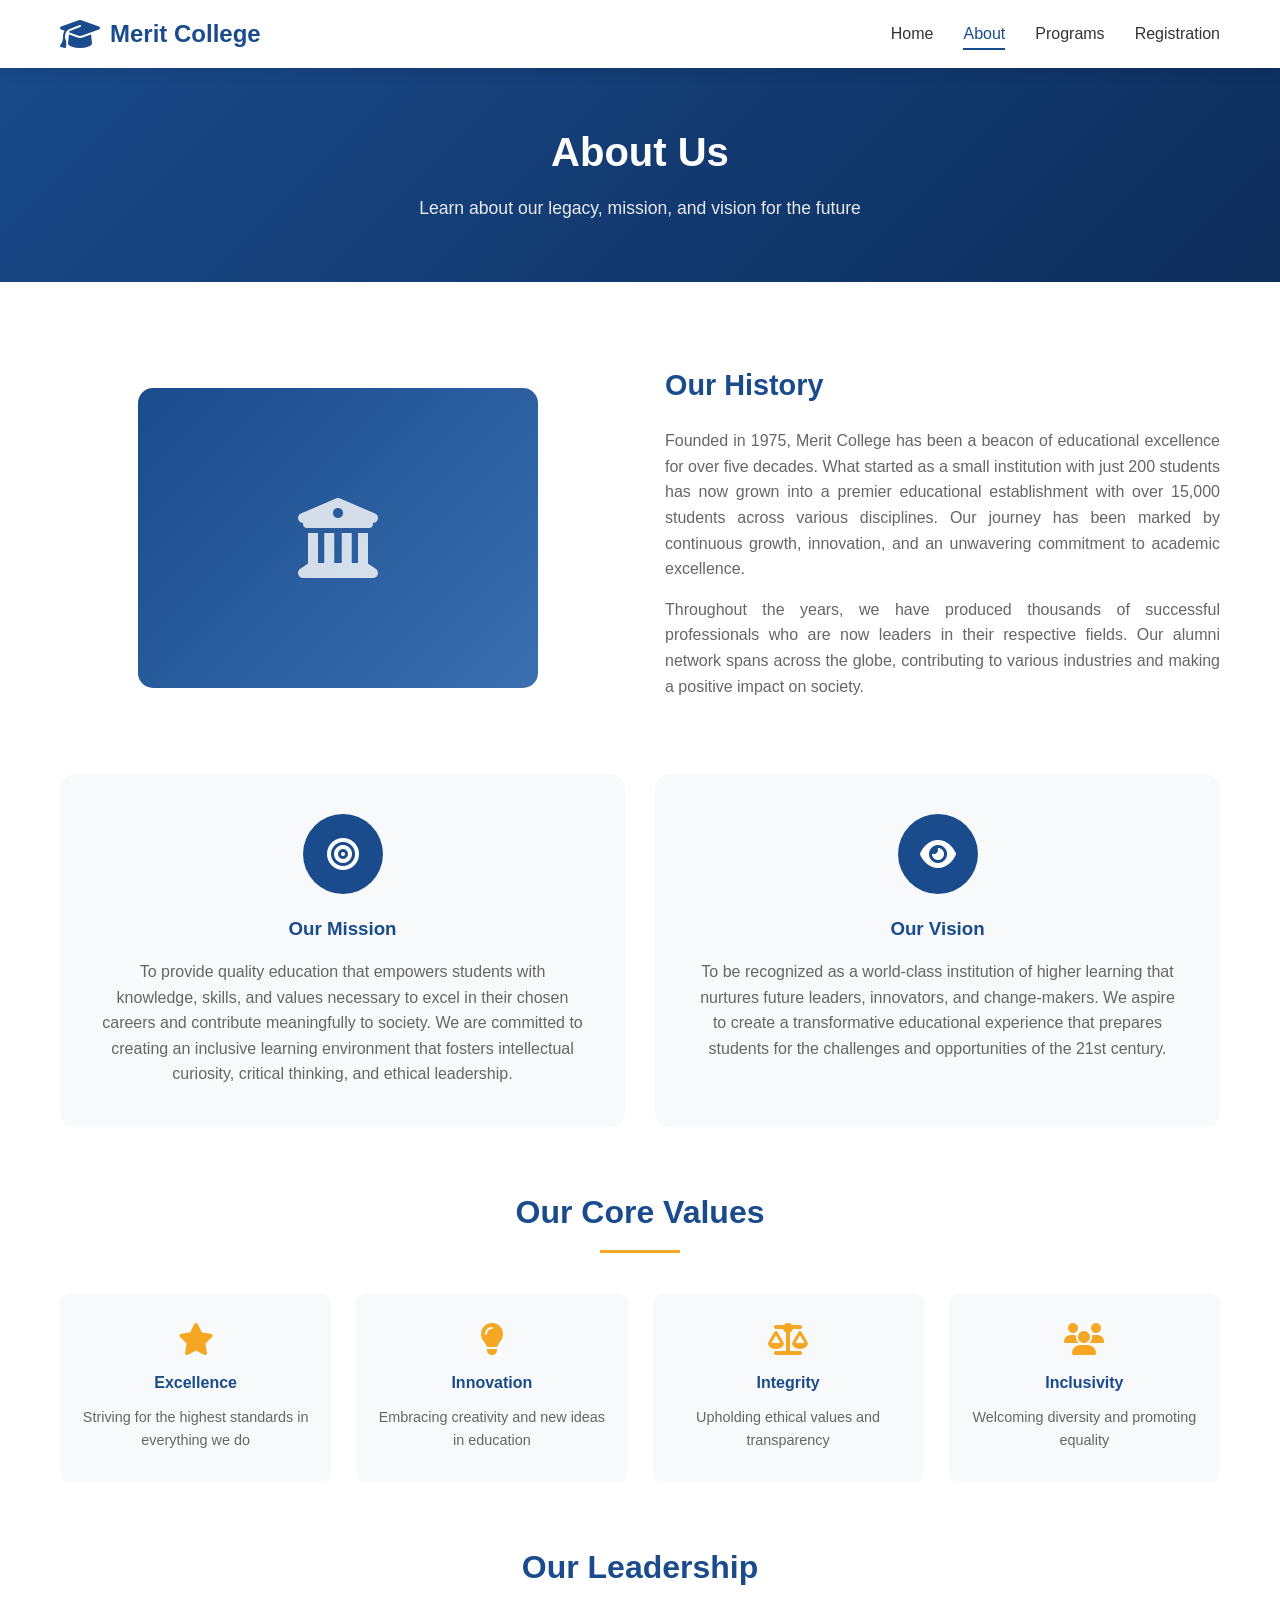
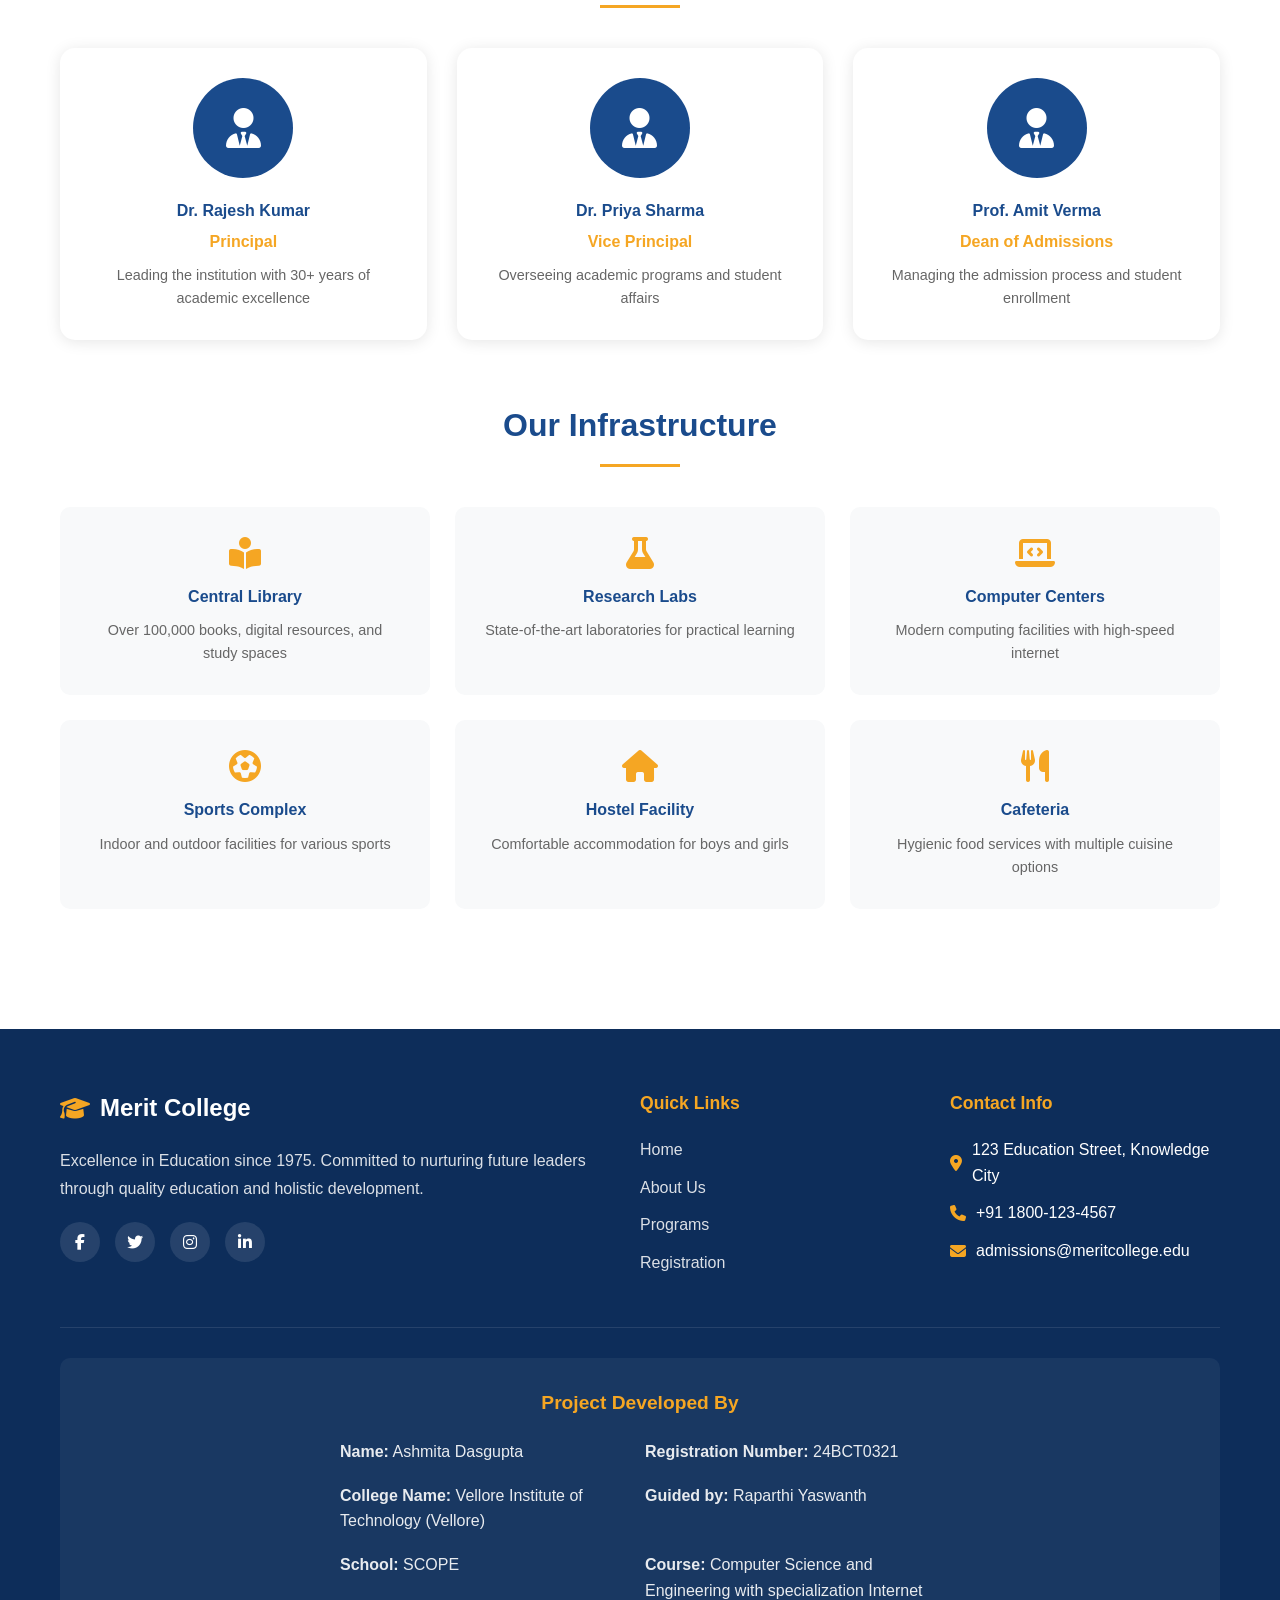
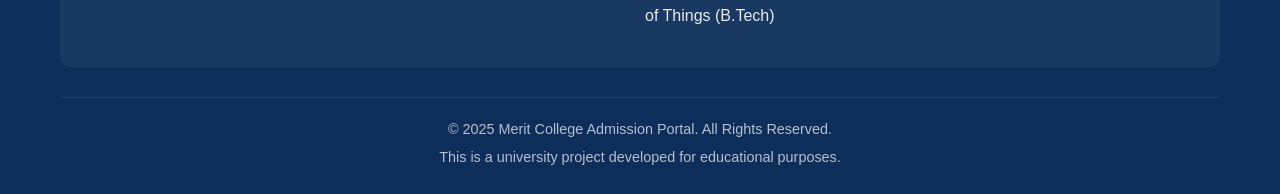
==== about.html @ 731e240c "Add files via upload" ====
<!DOCTYPE html>
<html lang="en">
<head>
    <meta charset="UTF-8">
    <meta name="viewport" content="width=device-width, initial-scale=1.0">
    <title>About Us - College Admission Portal</title>
    <link rel="stylesheet" href="styles.css">
    <link rel="stylesheet" href="https://cdnjs.cloudflare.com/ajax/libs/font-awesome/6.4.0/css/all.min.css">
</head>
<body>
    <!-- Navigation -->
    <nav class="navbar">
        <div class="nav-container">
            <div class="logo">
                <i class="fas fa-graduation-cap"></i>
                <span>Merit College</span>
            </div>
            <button class="nav-toggle" id="navToggle">
                <i class="fas fa-bars"></i>
            </button>
            <ul class="nav-menu" id="navMenu">
                <li><a href="index.html" class="nav-link">Home</a></li>
                <li><a href="about.html" class="nav-link active">About</a></li>
                <li><a href="programs.html" class="nav-link">Programs</a></li>
                <li><a href="registration.html" class="nav-link">Registration</a></li>
            </ul>
        </div>
    </nav>

    <!-- Page Header -->
    <section class="page-header">
        <h1>About Us</h1>
        <p>Learn about our legacy, mission, and vision for the future</p>
    </section>

    <!-- About Content -->
    <section class="about-section">
        <div class="container">
            <!-- History -->
            <div class="about-block">
                <div class="about-image">
                    <div class="image-placeholder">
                        <i class="fas fa-university"></i>
                    </div>
                </div>
                <div class="about-text">
                    <h2>Our History</h2>
                    <p>Founded in 1975, Merit College has been a beacon of educational excellence for over five decades. What started as a small institution with just 200 students has now grown into a premier educational establishment with over 15,000 students across various disciplines. Our journey has been marked by continuous growth, innovation, and an unwavering commitment to academic excellence.</p>
                    <p>Throughout the years, we have produced thousands of successful professionals who are now leaders in their respective fields. Our alumni network spans across the globe, contributing to various industries and making a positive impact on society.</p>
                </div>
            </div>

            <!-- Mission & Vision -->
            <div class="mission-vision">
                <div class="mv-card">
                    <div class="mv-icon">
                        <i class="fas fa-bullseye"></i>
                    </div>
                    <h3>Our Mission</h3>
                    <p>To provide quality education that empowers students with knowledge, skills, and values necessary to excel in their chosen careers and contribute meaningfully to society. We are committed to creating an inclusive learning environment that fosters intellectual curiosity, critical thinking, and ethical leadership.</p>
                </div>
                <div class="mv-card">
                    <div class="mv-icon">
                        <i class="fas fa-eye"></i>
                    </div>
                    <h3>Our Vision</h3>
                    <p>To be recognized as a world-class institution of higher learning that nurtures future leaders, innovators, and change-makers. We aspire to create a transformative educational experience that prepares students for the challenges and opportunities of the 21st century.</p>
                </div>
            </div>

            <!-- Values -->
            <div class="values-section">
                <h2 class="section-title">Our Core Values</h2>
                <div class="values-grid">
                    <div class="value-item">
                        <i class="fas fa-star"></i>
                        <h4>Excellence</h4>
                        <p>Striving for the highest standards in everything we do</p>
                    </div>
                    <div class="value-item">
                        <i class="fas fa-lightbulb"></i>
                        <h4>Innovation</h4>
                        <p>Embracing creativity and new ideas in education</p>
                    </div>
                    <div class="value-item">
                        <i class="fas fa-balance-scale"></i>
                        <h4>Integrity</h4>
                        <p>Upholding ethical values and transparency</p>
                    </div>
                    <div class="value-item">
                        <i class="fas fa-users"></i>
                        <h4>Inclusivity</h4>
                        <p>Welcoming diversity and promoting equality</p>
                    </div>
                </div>
            </div>

            <!-- Leadership -->
            <div class="leadership-section">
                <h2 class="section-title">Our Leadership</h2>
                <div class="leaders-grid">
                    <div class="leader-card">
                        <div class="leader-image">
                            <i class="fas fa-user-tie"></i>
                        </div>
                        <h4>Dr. Rajesh Kumar</h4>
                        <p class="designation">Principal</p>
                        <p class="leader-desc">Leading the institution with 30+ years of academic excellence</p>
                    </div>
                    <div class="leader-card">
                        <div class="leader-image">
                            <i class="fas fa-user-tie"></i>
                        </div>
                        <h4>Dr. Priya Sharma</h4>
                        <p class="designation">Vice Principal</p>
                        <p class="leader-desc">Overseeing academic programs and student affairs</p>
                    </div>
                    <div class="leader-card">
                        <div class="leader-image">
                            <i class="fas fa-user-tie"></i>
                        </div>
                        <h4>Prof. Amit Verma</h4>
                        <p class="designation">Dean of Admissions</p>
                        <p class="leader-desc">Managing the admission process and student enrollment</p>
                    </div>
                </div>
            </div>

            <!-- Infrastructure -->
            <div class="infrastructure-section">
                <h2 class="section-title">Our Infrastructure</h2>
                <div class="infra-grid">
                    <div class="infra-item">
                        <i class="fas fa-book-reader"></i>
                        <h4>Central Library</h4>
                        <p>Over 100,000 books, digital resources, and study spaces</p>
                    </div>
                    <div class="infra-item">
                        <i class="fas fa-flask"></i>
                        <h4>Research Labs</h4>
                        <p>State-of-the-art laboratories for practical learning</p>
                    </div>
                    <div class="infra-item">
                        <i class="fas fa-laptop-code"></i>
                        <h4>Computer Centers</h4>
                        <p>Modern computing facilities with high-speed internet</p>
                    </div>
                    <div class="infra-item">
                        <i class="fas fa-futbol"></i>
                        <h4>Sports Complex</h4>
                        <p>Indoor and outdoor facilities for various sports</p>
                    </div>
                    <div class="infra-item">
                        <i class="fas fa-home"></i>
                        <h4>Hostel Facility</h4>
                        <p>Comfortable accommodation for boys and girls</p>
                    </div>
                    <div class="infra-item">
                        <i class="fas fa-utensils"></i>
                        <h4>Cafeteria</h4>
                        <p>Hygienic food services with multiple cuisine options</p>
                    </div>
                </div>
            </div>
        </div>
    </section>

    <!-- Footer -->
    <footer class="footer">
        <div class="container">
            <div class="footer-content">
                <div class="footer-section">
                    <h3><i class="fas fa-graduation-cap"></i> Merit College</h3>
                    <p>Excellence in Education since 1975. Committed to nurturing future leaders through quality education and holistic development.</p>
                    <div class="social-links">
                        <a href="#"><i class="fab fa-facebook-f"></i></a>
                        <a href="#"><i class="fab fa-twitter"></i></a>
                        <a href="#"><i class="fab fa-instagram"></i></a>
                        <a href="#"><i class="fab fa-linkedin-in"></i></a>
                    </div>
                </div>
                <div class="footer-section">
                    <h4>Quick Links</h4>
                    <ul>
                        <li><a href="index.html">Home</a></li>
                        <li><a href="about.html">About Us</a></li>
                        <li><a href="programs.html">Programs</a></li>
                        <li><a href="registration.html">Registration</a></li>
                    </ul>
                </div>
                <div class="footer-section">
                    <h4>Contact Info</h4>
                    <ul class="contact-info">
                        <li><i class="fas fa-map-marker-alt"></i> 123 Education Street, Knowledge City</li>
                        <li><i class="fas fa-phone"></i> +91 1800-123-4567</li>
                        <li><i class="fas fa-envelope"></i> admissions@meritcollege.edu</li>
                    </ul>
                </div>
            </div>
            
            <!-- Student Project Details -->
            <div class="student-details">
                <h4>Project Developed By</h4>
                <div class="student-info">
                    <p><strong>Name:</strong> Ashmita Dasgupta</p>
                    <p><strong>Registration Number:</strong> 24BCT0321</p>
                    <p><strong>College Name:</strong> Vellore Institute of Technology (Vellore)</p>
                    <p><strong>Guided by:</strong> Raparthi Yaswanth</p>
                    <p><strong>School:</strong> SCOPE</p>
                    <p><strong>Course:</strong> Computer Science and Engineering with specialization Internet of Things (B.Tech)</p>
                </div>
            </div>
            
            <div class="footer-bottom">
                <p>&copy; 2025 Merit College Admission Portal. All Rights Reserved.</p>
                <p>This is a university project developed for educational purposes.</p>
            </div>
        </div>
    </footer>

    <script src="script.js"></script>
</body>
</html>
---- styles.css ----
/* ========================================
   COLLEGE ADMISSION PORTAL - STYLES
   Developed by: Ashmita Dasgupta
   ======================================== */

/* ---------- CSS Variables ---------- */
:root {
    --primary-color: #1a4b8c;
    --primary-dark: #0d2d5a;
    --primary-light: #3a6fb0;
    --secondary-color: #f5a623;
    --secondary-dark: #d4891a;
    --success-color: #28a745;
    --error-color: #dc3545;
    --warning-color: #ffc107;
    --text-dark: #333333;
    --text-light: #666666;
    --text-muted: #999999;
    --bg-light: #f8f9fa;
    --bg-white: #ffffff;
    --border-color: #e0e0e0;
    --shadow: 0 2px 15px rgba(0, 0, 0, 0.1);
    --shadow-hover: 0 5px 25px rgba(0, 0, 0, 0.15);
    --transition: all 0.3s ease;
}

/* ---------- Reset & Base Styles ---------- */
* {
    margin: 0;
    padding: 0;
    box-sizing: border-box;
}

html {
    scroll-behavior: smooth;
}

body {
    font-family: 'Segoe UI', Tahoma, Geneva, Verdana, sans-serif;
    line-height: 1.6;
    color: var(--text-dark);
    background-color: var(--bg-white);
}

a {
    text-decoration: none;
    color: inherit;
}

ul {
    list-style: none;
}

img {
    max-width: 100%;
}

.container {
    max-width: 1200px;
    margin: 0 auto;
    padding: 0 20px;
}

/* ---------- Navigation ---------- */
.navbar {
    position: fixed;
    top: 0;
    left: 0;
    right: 0;
    background: var(--bg-white);
    box-shadow: var(--shadow);
    z-index: 1000;
    transition: var(--transition);
}

.nav-container {
    max-width: 1200px;
    margin: 0 auto;
    padding: 15px 20px;
    display: flex;
    justify-content: space-between;
    align-items: center;
}

.logo {
    display: flex;
    align-items: center;
    gap: 10px;
    font-size: 1.5rem;
    font-weight: 700;
    color: var(--primary-color);
}

.logo i {
    font-size: 2rem;
}

.nav-menu {
    display: flex;
    gap: 30px;
}

.nav-link {
    font-weight: 500;
    color: var(--text-dark);
    padding: 8px 0;
    position: relative;
    transition: var(--transition);
}

.nav-link::after {
    content: '';
    position: absolute;
    bottom: 0;
    left: 0;
    width: 0;
    height: 2px;
    background: var(--primary-color);
    transition: var(--transition);
}

.nav-link:hover,
.nav-link.active {
    color: var(--primary-color);
}

.nav-link:hover::after,
.nav-link.active::after {
    width: 100%;
}

.nav-toggle {
    display: none;
    background: none;
    border: none;
    font-size: 1.5rem;
    cursor: pointer;
    color: var(--primary-color);
}

/* ---------- Page Header ---------- */
.page-header {
    background: linear-gradient(135deg, var(--primary-color), var(--primary-dark));
    color: var(--bg-white);
    padding: 120px 20px 60px;
    text-align: center;
}

.page-header h1 {
    font-size: 2.5rem;
    margin-bottom: 10px;
}

.page-header p {
    font-size: 1.1rem;
    opacity: 0.9;
}

/* ---------- Hero Section ---------- */
.hero {
    background: linear-gradient(rgba(13, 45, 90, 0.85), rgba(26, 75, 140, 0.9)), 
                url('images/university-bg.jpg') center center/cover no-repeat;
    color: var(--bg-white);
    min-height: 100vh;
    display: flex;
    flex-direction: column;
    justify-content: center;
    align-items: center;
    text-align: center;
    padding: 100px 20px 50px;
    position: relative;
}

.hero::before {
    content: '';
    position: absolute;
    bottom: 0;
    left: 0;
    right: 0;
    height: 150px;
    background: linear-gradient(to top, rgba(255, 255, 255, 0.1), transparent);
    pointer-events: none;
}

.hero-content {
    max-width: 800px;
    margin-bottom: 50px;
}

.hero h1 {
    font-size: 3rem;
    margin-bottom: 15px;
    animation: fadeInUp 0.8s ease;
}

.hero-subtitle {
    font-size: 1.3rem;
    margin-bottom: 20px;
    opacity: 0.9;
    animation: fadeInUp 0.8s ease 0.2s both;
}

.hero-description {
    font-size: 1.1rem;
    margin-bottom: 30px;
    opacity: 0.85;
    animation: fadeInUp 0.8s ease 0.4s both;
}

.hero-buttons {
    display: flex;
    gap: 20px;
    justify-content: center;
    animation: fadeInUp 0.8s ease 0.6s both;
}

.hero-stats {
    display: grid;
    grid-template-columns: repeat(4, 1fr);
    gap: 30px;
    max-width: 900px;
    margin-top: 30px;
    animation: fadeInUp 0.8s ease 0.8s both;
}

.stat-item {
    text-align: center;
    padding: 20px;
    background: rgba(255, 255, 255, 0.1);
    border-radius: 10px;
    backdrop-filter: blur(5px);
}

.stat-item i {
    font-size: 2rem;
    margin-bottom: 10px;
    color: var(--secondary-color);
}

.stat-number {
    display: block;
    font-size: 2rem;
    font-weight: 700;
    margin-bottom: 5px;
}

.stat-label {
    font-size: 0.9rem;
    opacity: 0.85;
}

/* ---------- Buttons ---------- */
.btn {
    display: inline-block;
    padding: 12px 30px;
    border-radius: 5px;
    font-weight: 600;
    cursor: pointer;
    border: none;
    transition: var(--transition);
    font-size: 1rem;
}

.btn-primary {
    background: var(--secondary-color);
    color: var(--bg-white);
}

.btn-primary:hover {
    background: var(--secondary-dark);
    transform: translateY(-2px);
    box-shadow: 0 5px 15px rgba(245, 166, 35, 0.4);
}

.btn-secondary {
    background: transparent;
    border: 2px solid var(--bg-white);
    color: var(--bg-white);
}

.btn-secondary:hover {
    background: var(--bg-white);
    color: var(--primary-color);
}

/* ---------- Section Titles ---------- */
.section-title {
    text-align: center;
    font-size: 2rem;
    color: var(--primary-color);
    margin-bottom: 40px;
    position: relative;
    padding-bottom: 15px;
}

.section-title::after {
    content: '';
    position: absolute;
    bottom: 0;
    left: 50%;
    transform: translateX(-50%);
    width: 80px;
    height: 3px;
    background: var(--secondary-color);
}

/* ---------- Quick Links Section ---------- */
.quick-links {
    padding: 80px 20px;
    background: var(--bg-light);
}

.links-grid {
    display: grid;
    grid-template-columns: repeat(4, 1fr);
    gap: 30px;
}

.link-card {
    background: var(--bg-white);
    padding: 30px;
    border-radius: 10px;
    text-align: center;
    box-shadow: var(--shadow);
    transition: var(--transition);
}

.link-card:hover {
    transform: translateY(-10px);
    box-shadow: var(--shadow-hover);
}

.link-icon {
    width: 70px;
    height: 70px;
    background: linear-gradient(135deg, var(--primary-color), var(--primary-light));
    border-radius: 50%;
    display: flex;
    align-items: center;
    justify-content: center;
    margin: 0 auto 20px;
}

.link-icon i {
    font-size: 1.8rem;
    color: var(--bg-white);
}

.link-card h3 {
    color: var(--primary-color);
    margin-bottom: 10px;
}

.link-card p {
    color: var(--text-light);
    font-size: 0.95rem;
}

/* ---------- Announcements Section ---------- */
.announcements {
    padding: 80px 20px;
    background: var(--bg-white);
}

.announcement-list {
    max-width: 900px;
    margin: 0 auto;
}

.announcement-item {
    display: flex;
    gap: 25px;
    padding: 25px;
    background: var(--bg-light);
    border-radius: 10px;
    margin-bottom: 20px;
    transition: var(--transition);
    border-left: 4px solid var(--primary-color);
}

.announcement-item:hover {
    transform: translateX(10px);
    box-shadow: var(--shadow);
}

.announcement-date {
    min-width: 70px;
    text-align: center;
    padding: 10px;
    background: var(--primary-color);
    border-radius: 8px;
    color: var(--bg-white);
}

.announcement-date .day {
    display: block;
    font-size: 1.8rem;
    font-weight: 700;
}

.announcement-date .month {
    font-size: 0.9rem;
    text-transform: uppercase;
}

.announcement-content h4 {
    color: var(--primary-color);
    margin-bottom: 8px;
}

.announcement-content p {
    color: var(--text-light);
}

/* ---------- Why Choose Section ---------- */
.why-choose {
    padding: 80px 20px;
    background: var(--bg-light);
}

.features-grid {
    display: grid;
    grid-template-columns: repeat(3, 1fr);
    gap: 30px;
}

.feature-item {
    background: var(--bg-white);
    padding: 35px 25px;
    border-radius: 10px;
    text-align: center;
    box-shadow: var(--shadow);
    transition: var(--transition);
}

.feature-item:hover {
    transform: translateY(-5px);
    box-shadow: var(--shadow-hover);
}

.feature-item i {
    font-size: 2.5rem;
    color: var(--secondary-color);
    margin-bottom: 20px;
}

.feature-item h3 {
    color: var(--primary-color);
    margin-bottom: 15px;
}

.feature-item p {
    color: var(--text-light);
}

/* ---------- About Section ---------- */
.about-section {
    padding: 80px 20px;
}

.about-block {
    display: grid;
    grid-template-columns: 1fr 1fr;
    gap: 50px;
    align-items: center;
    margin-bottom: 60px;
}

.about-image {
    display: flex;
    justify-content: center;
}

.image-placeholder {
    width: 100%;
    max-width: 400px;
    height: 300px;
    background: linear-gradient(135deg, var(--primary-color), var(--primary-light));
    border-radius: 15px;
    display: flex;
    align-items: center;
    justify-content: center;
}

.image-placeholder i {
    font-size: 5rem;
    color: var(--bg-white);
    opacity: 0.8;
}

.about-text h2 {
    color: var(--primary-color);
    margin-bottom: 20px;
    font-size: 1.8rem;
}

.about-text p {
    color: var(--text-light);
    margin-bottom: 15px;
    text-align: justify;
}

/* Mission & Vision */
.mission-vision {
    display: grid;
    grid-template-columns: repeat(2, 1fr);
    gap: 30px;
    margin-bottom: 60px;
}

.mv-card {
    background: var(--bg-light);
    padding: 40px;
    border-radius: 15px;
    text-align: center;
    transition: var(--transition);
}

.mv-card:hover {
    transform: translateY(-5px);
    box-shadow: var(--shadow);
}

.mv-icon {
    width: 80px;
    height: 80px;
    background: var(--primary-color);
    border-radius: 50%;
    display: flex;
    align-items: center;
    justify-content: center;
    margin: 0 auto 20px;
}

.mv-icon i {
    font-size: 2rem;
    color: var(--bg-white);
}

.mv-card h3 {
    color: var(--primary-color);
    margin-bottom: 15px;
}

.mv-card p {
    color: var(--text-light);
}

/* Values Section */
.values-section {
    margin-bottom: 60px;
}

.values-grid {
    display: grid;
    grid-template-columns: repeat(4, 1fr);
    gap: 25px;
}

.value-item {
    background: var(--bg-light);
    padding: 30px 20px;
    border-radius: 10px;
    text-align: center;
    transition: var(--transition);
}

.value-item:hover {
    background: var(--primary-color);
    color: var(--bg-white);
}

.value-item:hover h4,
.value-item:hover p {
    color: var(--bg-white);
}

.value-item i {
    font-size: 2rem;
    color: var(--secondary-color);
    margin-bottom: 15px;
}

.value-item h4 {
    color: var(--primary-color);
    margin-bottom: 10px;
    transition: var(--transition);
}

.value-item p {
    color: var(--text-light);
    font-size: 0.9rem;
    transition: var(--transition);
}

/* Leadership Section */
.leadership-section {
    margin-bottom: 60px;
}

.leaders-grid {
    display: grid;
    grid-template-columns: repeat(3, 1fr);
    gap: 30px;
}

.leader-card {
    background: var(--bg-white);
    padding: 30px;
    border-radius: 15px;
    text-align: center;
    box-shadow: var(--shadow);
    transition: var(--transition);
}

.leader-card:hover {
    transform: translateY(-5px);
    box-shadow: var(--shadow-hover);
}

.leader-image {
    width: 100px;
    height: 100px;
    background: var(--primary-color);
    border-radius: 50%;
    display: flex;
    align-items: center;
    justify-content: center;
    margin: 0 auto 20px;
}

.leader-image i {
    font-size: 2.5rem;
    color: var(--bg-white);
}

.leader-card h4 {
    color: var(--primary-color);
    margin-bottom: 5px;
}

.leader-card .designation {
    color: var(--secondary-color);
    font-weight: 600;
    margin-bottom: 10px;
}

.leader-card .leader-desc {
    color: var(--text-light);
    font-size: 0.9rem;
}

/* Infrastructure Section */
.infrastructure-section {
    margin-bottom: 40px;
}

.infra-grid {
    display: grid;
    grid-template-columns: repeat(3, 1fr);
    gap: 25px;
}

.infra-item {
    background: var(--bg-light);
    padding: 30px;
    border-radius: 10px;
    text-align: center;
    transition: var(--transition);
}

.infra-item:hover {
    background: var(--primary-color);
    color: var(--bg-white);
}

.infra-item:hover h4,
.infra-item:hover p {
    color: var(--bg-white);
}

.infra-item i {
    font-size: 2rem;
    color: var(--secondary-color);
    margin-bottom: 15px;
}

.infra-item h4 {
    color: var(--primary-color);
    margin-bottom: 10px;
    transition: var(--transition);
}

.infra-item p {
    color: var(--text-light);
    font-size: 0.9rem;
    transition: var(--transition);
}

/* ---------- Programs Section ---------- */
.programs-section {
    padding: 80px 20px;
}

.filter-buttons {
    display: flex;
    justify-content: center;
    gap: 15px;
    margin-bottom: 40px;
    flex-wrap: wrap;
}

.filter-btn {
    padding: 10px 25px;
    border: 2px solid var(--primary-color);
    background: transparent;
    color: var(--primary-color);
    border-radius: 25px;
    cursor: pointer;
    font-weight: 500;
    transition: var(--transition);
}

.filter-btn:hover,
.filter-btn.active {
    background: var(--primary-color);
    color: var(--bg-white);
}

.programs-grid {
    display: grid;
    grid-template-columns: repeat(3, 1fr);
    gap: 30px;
}

.program-card {
    background: var(--bg-white);
    border-radius: 15px;
    box-shadow: var(--shadow);
    overflow: hidden;
    transition: var(--transition);
}

.program-card:hover {
    transform: translateY(-10px);
    box-shadow: var(--shadow-hover);
}

.program-icon {
    padding: 30px;
    background: linear-gradient(135deg, var(--primary-color), var(--primary-light));
    text-align: center;
}

.program-icon i {
    font-size: 3rem;
    color: var(--bg-white);
}

.program-icon.medical {
    background: linear-gradient(135deg, #e74c3c, #c0392b);
}

.program-icon.business {
    background: linear-gradient(135deg, #27ae60, #2ecc71);
}

.program-icon.tech {
    background: linear-gradient(135deg, #9b59b6, #8e44ad);
}

.program-icon.arts {
    background: linear-gradient(135deg, #e67e22, #f39c12);
}

.program-icon.law {
    background: linear-gradient(135deg, #34495e, #2c3e50);
}

.program-icon.science {
    background: linear-gradient(135deg, #16a085, #1abc9c);
}

.program-icon.diploma {
    background: linear-gradient(135deg, #2980b9, #3498db);
}

.program-content {
    padding: 25px;
}

.program-content h3 {
    color: var(--primary-color);
    margin-bottom: 10px;
}

.program-content .duration {
    color: var(--text-muted);
    font-size: 0.9rem;
    margin-bottom: 15px;
}

.program-content .duration i {
    margin-right: 5px;
}

.program-content .description {
    color: var(--text-light);
    margin-bottom: 15px;
    font-size: 0.95rem;
}

.program-content .highlights {
    margin-bottom: 20px;
}

.program-content .highlights li {
    color: var(--text-light);
    font-size: 0.9rem;
    padding: 5px 0;
    padding-left: 20px;
    position: relative;
}

.program-content .highlights li::before {
    content: '\f00c';
    font-family: 'Font Awesome 6 Free';
    font-weight: 900;
    position: absolute;
    left: 0;
    color: var(--success-color);
}

/* Eligibility Section */
.eligibility-section {
    padding: 80px 20px;
    background: var(--bg-light);
}

.eligibility-grid {
    display: grid;
    grid-template-columns: repeat(3, 1fr);
    gap: 30px;
}

.eligibility-card {
    background: var(--bg-white);
    padding: 30px;
    border-radius: 15px;
    box-shadow: var(--shadow);
}

.eligibility-card h4 {
    color: var(--primary-color);
    margin-bottom: 20px;
    padding-bottom: 10px;
    border-bottom: 2px solid var(--border-color);
}

.eligibility-card h4 i {
    margin-right: 10px;
    color: var(--secondary-color);
}

.eligibility-card ul li {
    color: var(--text-light);
    padding: 10px 0;
    padding-left: 25px;
    position: relative;
    border-bottom: 1px dashed var(--border-color);
}

.eligibility-card ul li:last-child {
    border-bottom: none;
}

.eligibility-card ul li::before {
    content: '\f101';
    font-family: 'Font Awesome 6 Free';
    font-weight: 900;
    position: absolute;
    left: 0;
    color: var(--primary-color);
}

/* ---------- Registration Section ---------- */
.registration-section {
    padding: 80px 20px;
    background: var(--bg-light);
}

.registration-wrapper {
    max-width: 800px;
    margin: 0 auto;
}

/* Form Progress */
.form-progress {
    display: flex;
    justify-content: center;
    align-items: center;
    margin-bottom: 40px;
}

.progress-step {
    display: flex;
    flex-direction: column;
    align-items: center;
    gap: 10px;
}

.step-number {
    width: 50px;
    height: 50px;
    background: var(--border-color);
    border-radius: 50%;
    display: flex;
    align-items: center;
    justify-content: center;
    font-weight: 700;
    color: var(--text-muted);
    transition: var(--transition);
}

.progress-step.active .step-number,
.progress-step.completed .step-number {
    background: var(--primary-color);
    color: var(--bg-white);
}

.progress-step.completed .step-number::after {
    content: '\f00c';
    font-family: 'Font Awesome 6 Free';
    font-weight: 900;
}

.step-label {
    font-size: 0.9rem;
    color: var(--text-muted);
    font-weight: 500;
}

.progress-step.active .step-label,
.progress-step.completed .step-label {
    color: var(--primary-color);
}

.progress-line {
    width: 100px;
    height: 3px;
    background: var(--border-color);
    margin: 0 15px 25px;
}

/* Registration Form */
.registration-form {
    background: var(--bg-white);
    border-radius: 15px;
    padding: 40px;
    box-shadow: var(--shadow);
}

.form-step {
    display: none;
}

.form-step.active {
    display: block;
    animation: fadeIn 0.3s ease;
}

.form-step h3 {
    color: var(--primary-color);
    margin-bottom: 25px;
    padding-bottom: 15px;
    border-bottom: 2px solid var(--bg-light);
}

.form-step h3 i {
    margin-right: 10px;
    color: var(--secondary-color);
}

.form-row {
    display: grid;
    grid-template-columns: repeat(2, 1fr);
    gap: 20px;
}

.form-group {
    margin-bottom: 20px;
}

.form-group label {
    display: block;
    margin-bottom: 8px;
    font-weight: 500;
    color: var(--text-dark);
}

.required {
    color: var(--error-color);
}

.form-group input,
.form-group select,
.form-group textarea {
    width: 100%;
    padding: 12px 15px;
    border: 2px solid var(--border-color);
    border-radius: 8px;
    font-size: 1rem;
    transition: var(--transition);
    font-family: inherit;
}

.form-group input:focus,
.form-group select:focus,
.form-group textarea:focus {
    outline: none;
    border-color: var(--primary-color);
    box-shadow: 0 0 0 3px rgba(26, 75, 140, 0.1);
}

.form-group input.error,
.form-group select.error,
.form-group textarea.error {
    border-color: var(--error-color);
}

.error-message {
    display: block;
    color: var(--error-color);
    font-size: 0.85rem;
    margin-top: 5px;
}

/* File Upload */
.file-upload {
    position: relative;
    border: 2px dashed var(--border-color);
    border-radius: 10px;
    padding: 30px;
    text-align: center;
    transition: var(--transition);
    cursor: pointer;
}

.file-upload:hover {
    border-color: var(--primary-color);
    background: var(--bg-light);
}

.file-upload input[type="file"] {
    position: absolute;
    top: 0;
    left: 0;
    width: 100%;
    height: 100%;
    opacity: 0;
    cursor: pointer;
}

.file-upload-label i {
    font-size: 2rem;
    color: var(--primary-color);
    margin-bottom: 10px;
    display: block;
}

.file-upload-label span {
    color: var(--text-light);
}

.form-note {
    background: var(--bg-light);
    padding: 15px;
    border-radius: 8px;
    margin-bottom: 25px;
    color: var(--text-light);
    font-size: 0.95rem;
}

/* Checkbox Group */
.checkbox-group {
    display: flex;
    align-items: flex-start;
    gap: 10px;
}

.checkbox-group input[type="checkbox"] {
    width: auto;
    margin-top: 5px;
    cursor: pointer;
}

.checkbox-group label {
    margin-bottom: 0;
    cursor: pointer;
    font-weight: 400;
}

/* Form Buttons */
.form-buttons {
    display: flex;
    justify-content: space-between;
    margin-top: 30px;
    padding-top: 20px;
    border-top: 2px solid var(--bg-light);
}

.form-buttons .btn-secondary {
    border-color: var(--primary-color);
    color: var(--primary-color);
}

.form-buttons .btn-secondary:hover {
    background: var(--primary-color);
    color: var(--bg-white);
}

.form-buttons .btn-secondary:disabled {
    opacity: 0.5;
    cursor: not-allowed;
}

/* ---------- Important Dates Section ---------- */
.important-dates-section {
    padding: 80px 20px;
    background: var(--bg-white);
}

.dates-grid {
    display: grid;
    grid-template-columns: repeat(4, 1fr);
    gap: 25px;
}

.date-card {
    display: flex;
    align-items: center;
    gap: 20px;
    background: var(--bg-light);
    padding: 25px;
    border-radius: 15px;
    transition: var(--transition);
}

.date-card:hover {
    transform: translateY(-5px);
    box-shadow: var(--shadow);
}

.date-icon {
    width: 60px;
    height: 60px;
    background: var(--primary-color);
    border-radius: 50%;
    display: flex;
    align-items: center;
    justify-content: center;
    flex-shrink: 0;
}

.date-icon i {
    font-size: 1.5rem;
    color: var(--bg-white);
}

.date-info h4 {
    color: var(--primary-color);
    margin-bottom: 5px;
    font-size: 0.95rem;
}

.date-info .date {
    color: var(--text-dark);
    font-weight: 600;
    margin-bottom: 5px;
}

.status {
    display: inline-block;
    padding: 3px 12px;
    border-radius: 15px;
    font-size: 0.8rem;
    font-weight: 500;
}

.status.active {
    background: rgba(40, 167, 69, 0.15);
    color: var(--success-color);
}

.status.upcoming {
    background: rgba(255, 193, 7, 0.15);
    color: var(--warning-color);
}

/* ---------- Contact Section ---------- */
.contact-section {
    padding: 80px 20px;
    background: var(--bg-light);
}

.contact-grid {
    display: grid;
    grid-template-columns: repeat(3, 1fr);
    gap: 30px;
}

.contact-card {
    background: var(--bg-white);
    padding: 35px;
    border-radius: 15px;
    text-align: center;
    box-shadow: var(--shadow);
    transition: var(--transition);
}

.contact-card:hover {
    transform: translateY(-5px);
    box-shadow: var(--shadow-hover);
}

.contact-card i {
    font-size: 2.5rem;
    color: var(--secondary-color);
    margin-bottom: 20px;
}

.contact-card h4 {
    color: var(--primary-color);
    margin-bottom: 15px;
}

.contact-card p {
    color: var(--text-light);
    margin-bottom: 5px;
}

/* ---------- Modal / Notification ---------- */
.modal-overlay {
    position: fixed;
    top: 0;
    left: 0;
    right: 0;
    bottom: 0;
    background: rgba(0, 0, 0, 0.6);
    display: flex;
    align-items: center;
    justify-content: center;
    z-index: 2000;
    opacity: 0;
    visibility: hidden;
    transition: var(--transition);
}

.modal-overlay.active {
    opacity: 1;
    visibility: visible;
}

.modal {
    background: var(--bg-white);
    padding: 40px;
    border-radius: 20px;
    text-align: center;
    max-width: 450px;
    width: 90%;
    transform: scale(0.8);
    transition: var(--transition);
}

.modal-overlay.active .modal {
    transform: scale(1);
}

.modal-icon {
    font-size: 5rem;
    margin-bottom: 20px;
}

.modal-icon.success {
    color: var(--success-color);
}

.modal-icon.error {
    color: var(--error-color);
}

.modal h3 {
    color: var(--primary-color);
    margin-bottom: 15px;
    font-size: 1.5rem;
}

.modal p {
    color: var(--text-light);
    margin-bottom: 20px;
}

.modal-details {
    background: var(--bg-light);
    padding: 20px;
    border-radius: 10px;
    margin-bottom: 25px;
}

.modal-details p {
    margin-bottom: 0;
}

.modal-details span {
    font-weight: 700;
    color: var(--primary-color);
}

/* ---------- Footer ---------- */
.footer {
    background: var(--primary-dark);
    color: var(--bg-white);
    padding: 60px 20px 0;
}

.footer-content {
    display: grid;
    grid-template-columns: 2fr 1fr 1fr;
    gap: 40px;
    padding-bottom: 40px;
    border-bottom: 1px solid rgba(255, 255, 255, 0.1);
}

.footer-section h3 {
    font-size: 1.5rem;
    margin-bottom: 20px;
    display: flex;
    align-items: center;
    gap: 10px;
}

.footer-section h3 i {
    color: var(--secondary-color);
}

.footer-section h4 {
    font-size: 1.1rem;
    margin-bottom: 20px;
    color: var(--secondary-color);
}

.footer-section p {
    opacity: 0.85;
    margin-bottom: 20px;
    line-height: 1.7;
}

.social-links {
    display: flex;
    gap: 15px;
}

.social-links a {
    width: 40px;
    height: 40px;
    background: rgba(255, 255, 255, 0.1);
    border-radius: 50%;
    display: flex;
    align-items: center;
    justify-content: center;
    transition: var(--transition);
}

.social-links a:hover {
    background: var(--secondary-color);
    transform: translateY(-3px);
}

.footer-section ul li {
    margin-bottom: 12px;
}

.footer-section ul li a {
    opacity: 0.85;
    transition: var(--transition);
}

.footer-section ul li a:hover {
    opacity: 1;
    padding-left: 5px;
}

.contact-info li {
    display: flex;
    align-items: center;
    gap: 10px;
}

.contact-info li i {
    color: var(--secondary-color);
}

/* Student Details Section */
.student-details {
    background: rgba(255, 255, 255, 0.05);
    padding: 30px;
    border-radius: 10px;
    margin: 30px 0;
    text-align: center;
}

.student-details h4 {
    color: var(--secondary-color);
    margin-bottom: 20px;
    font-size: 1.2rem;
}

.student-info {
    display: grid;
    grid-template-columns: repeat(2, 1fr);
    gap: 10px;
    text-align: left;
    max-width: 600px;
    margin: 0 auto;
}

.student-info p {
    margin-bottom: 8px;
    opacity: 0.9;
}

.footer-bottom {
    text-align: center;
    padding: 20px 0;
    border-top: 1px solid rgba(255, 255, 255, 0.1);
}

.footer-bottom p {
    opacity: 0.7;
    font-size: 0.9rem;
    margin-bottom: 5px;
}

/* ---------- Animations ---------- */
@keyframes fadeIn {
    from {
        opacity: 0;
    }
    to {
        opacity: 1;
    }
}

@keyframes fadeInUp {
    from {
        opacity: 0;
        transform: translateY(30px);
    }
    to {
        opacity: 1;
        transform: translateY(0);
    }
}

/* ---------- Responsive Design ---------- */
@media (max-width: 1024px) {
    .hero h1 {
        font-size: 2.5rem;
    }

    .hero-stats {
        grid-template-columns: repeat(2, 1fr);
    }

    .links-grid {
        grid-template-columns: repeat(2, 1fr);
    }

    .features-grid {
        grid-template-columns: repeat(2, 1fr);
    }

    .programs-grid {
        grid-template-columns: repeat(2, 1fr);
    }

    .dates-grid {
        grid-template-columns: repeat(2, 1fr);
    }
}

@media (max-width: 768px) {
    .nav-menu {
        position: fixed;
        top: 70px;
        left: 0;
        right: 0;
        background: var(--bg-white);
        flex-direction: column;
        align-items: center;
        padding: 20px;
        gap: 15px;
        box-shadow: var(--shadow);
        transform: translateY(-150%);
        transition: var(--transition);
    }

    .nav-menu.active {
        transform: translateY(0);
    }

    .nav-toggle {
        display: block;
    }

    .hero h1 {
        font-size: 2rem;
    }

    .hero-buttons {
        flex-direction: column;
        gap: 15px;
    }

    .hero-stats {
        grid-template-columns: repeat(2, 1fr);
        gap: 15px;
    }

    .links-grid {
        grid-template-columns: 1fr;
    }

    .features-grid {
        grid-template-columns: 1fr;
    }

    .about-block {
        grid-template-columns: 1fr;
    }

    .mission-vision {
        grid-template-columns: 1fr;
    }

    .values-grid {
        grid-template-columns: repeat(2, 1fr);
    }

    .leaders-grid {
        grid-template-columns: 1fr;
    }

    .infra-grid {
        grid-template-columns: repeat(2, 1fr);
    }

    .programs-grid {
        grid-template-columns: 1fr;
    }

    .eligibility-grid {
        grid-template-columns: 1fr;
    }

    .form-row {
        grid-template-columns: 1fr;
    }

    .dates-grid {
        grid-template-columns: 1fr;
    }

    .contact-grid {
        grid-template-columns: 1fr;
    }

    .footer-content {
        grid-template-columns: 1fr;
        text-align: center;
    }

    .social-links {
        justify-content: center;
    }

    .contact-info li {
        justify-content: center;
    }

    .student-info {
        grid-template-columns: 1fr;
        text-align: center;
    }

    .registration-form {
        padding: 25px;
    }

    .progress-line {
        width: 50px;
    }
}

@media (max-width: 480px) {
    .hero {
        padding: 80px 15px 40px;
    }

    .hero h1 {
        font-size: 1.7rem;
    }

    .hero-subtitle {
        font-size: 1rem;
    }

    .stat-item {
        padding: 15px;
    }

    .stat-number {
        font-size: 1.5rem;
    }

    .section-title {
        font-size: 1.5rem;
    }

    .page-header h1 {
        font-size: 1.8rem;
    }

    .values-grid {
        grid-template-columns: 1fr;
    }

    .infra-grid {
        grid-template-columns: 1fr;
    }

    .filter-buttons {
        flex-direction: column;
        align-items: center;
    }

    .form-progress {
        flex-wrap: wrap;
    }

    .progress-line {
        display: none;
    }
}
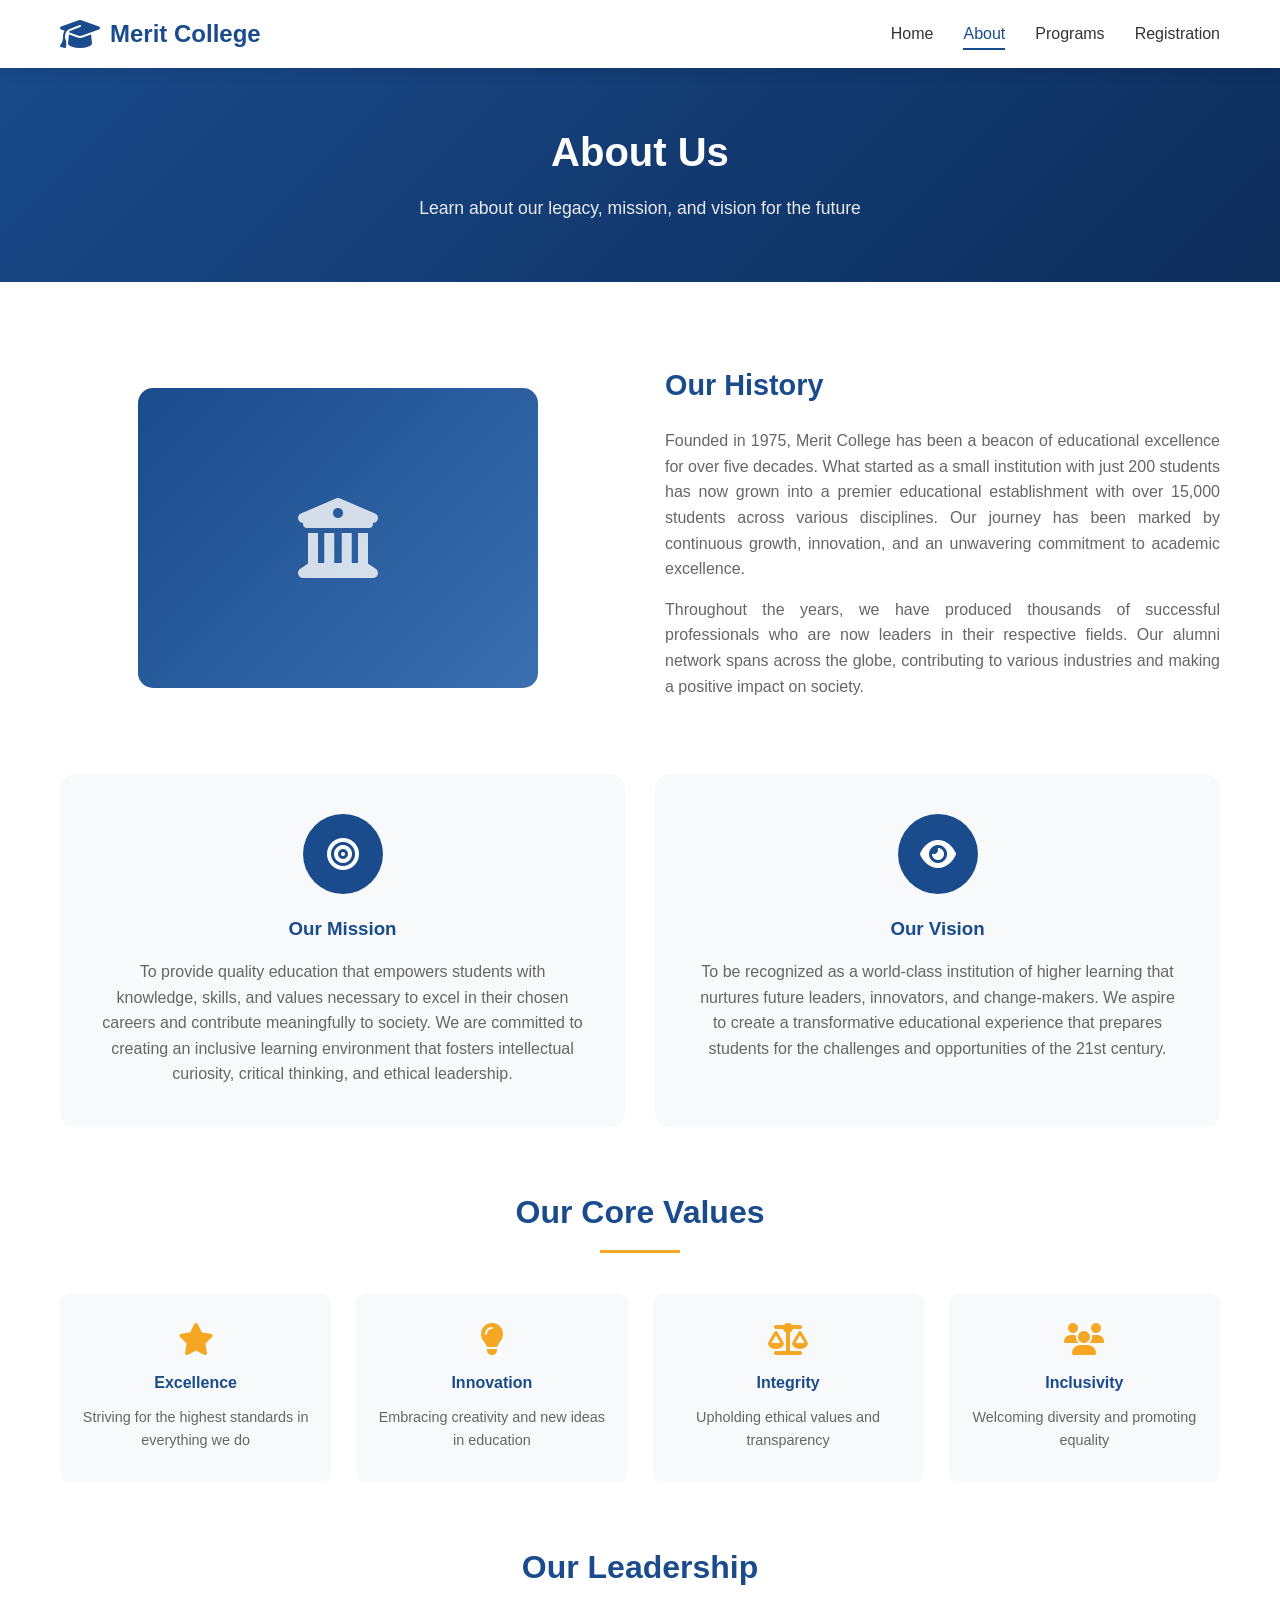
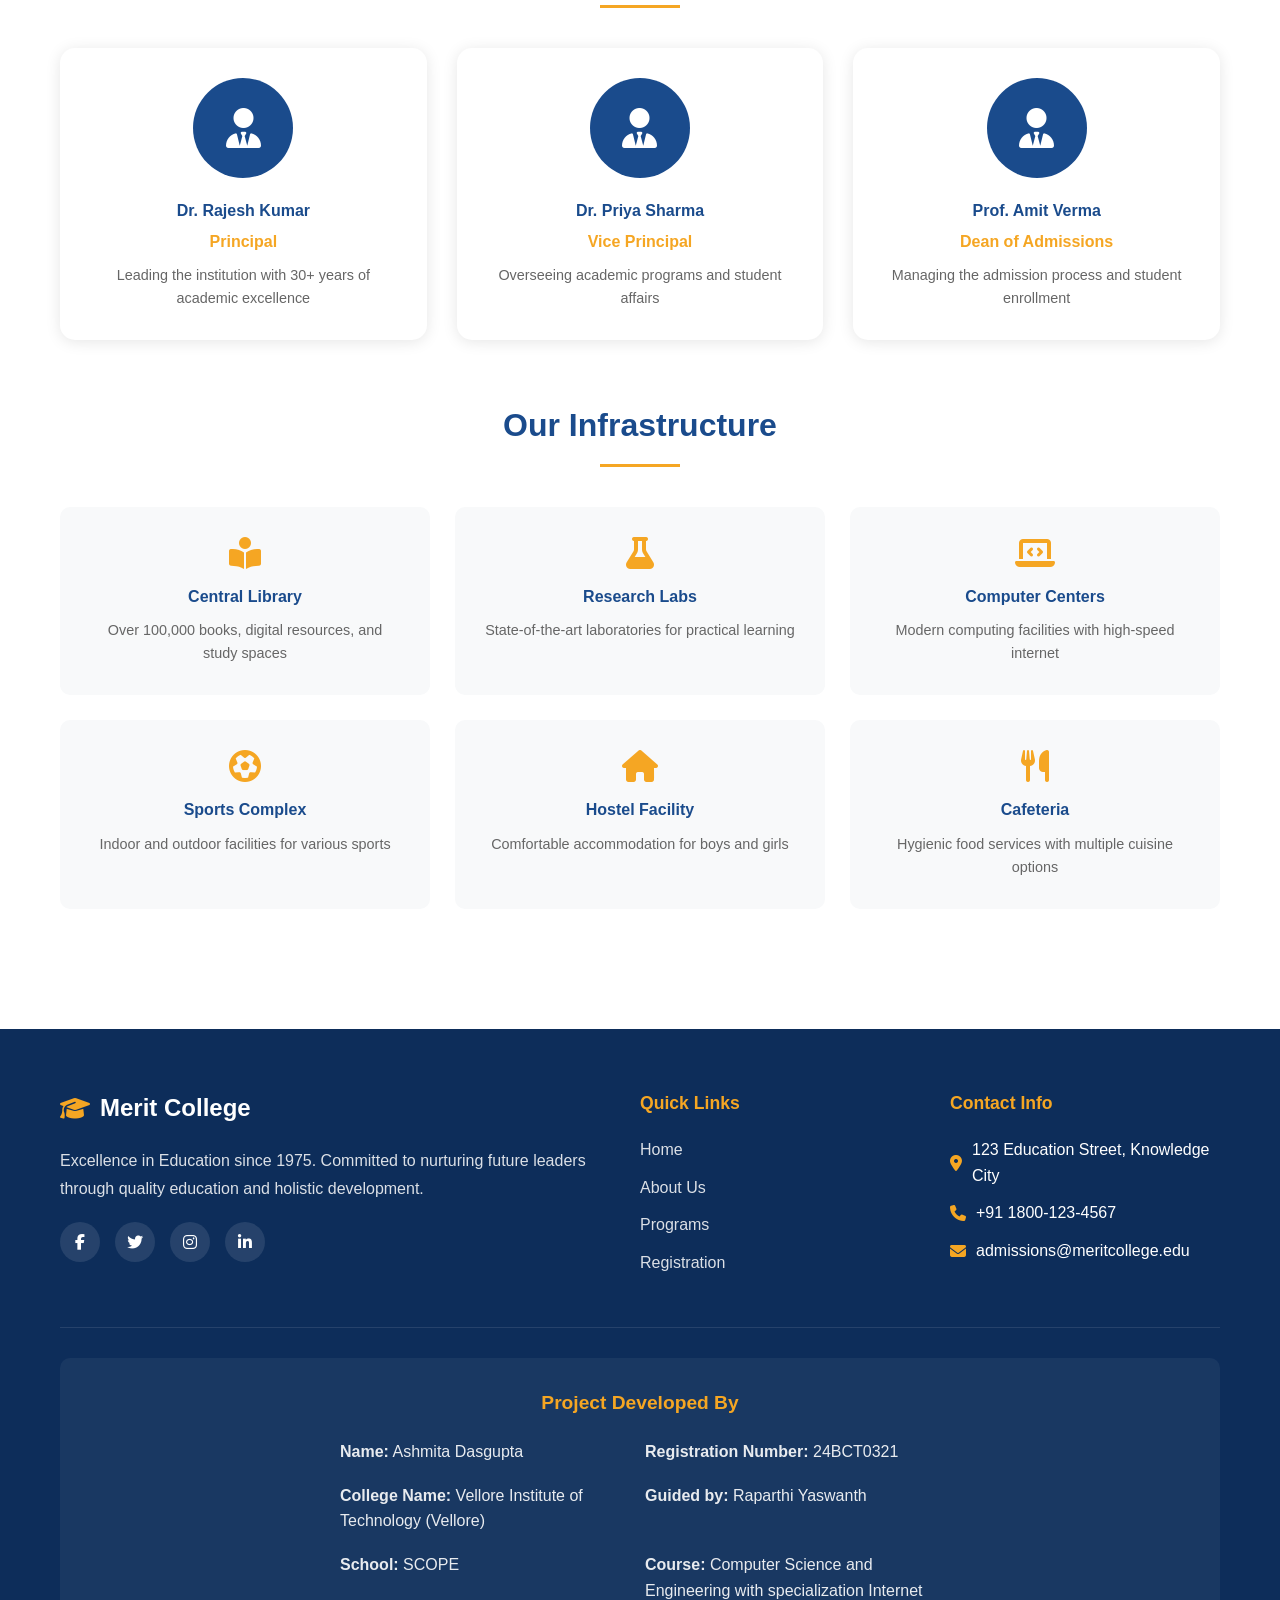
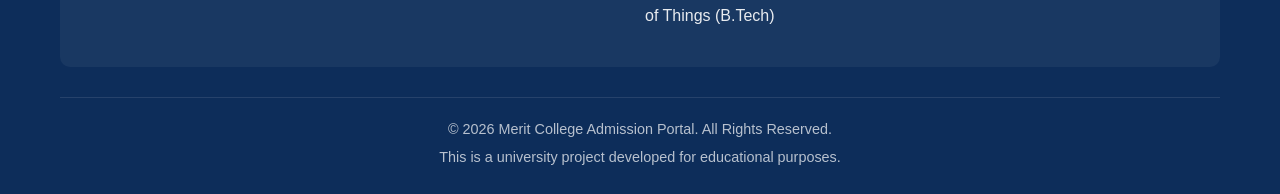
==== commit e26252b7: "Update about.html" ====
--- a/about.html
+++ b/about.html
@@ -212,7 +212,7 @@
             </div>
             
             <div class="footer-bottom">
-                <p>&copy; 2025 Merit College Admission Portal. All Rights Reserved.</p>
+                <p>&copy; 2026 Merit College Admission Portal. All Rights Reserved.</p>
                 <p>This is a university project developed for educational purposes.</p>
             </div>
         </div>
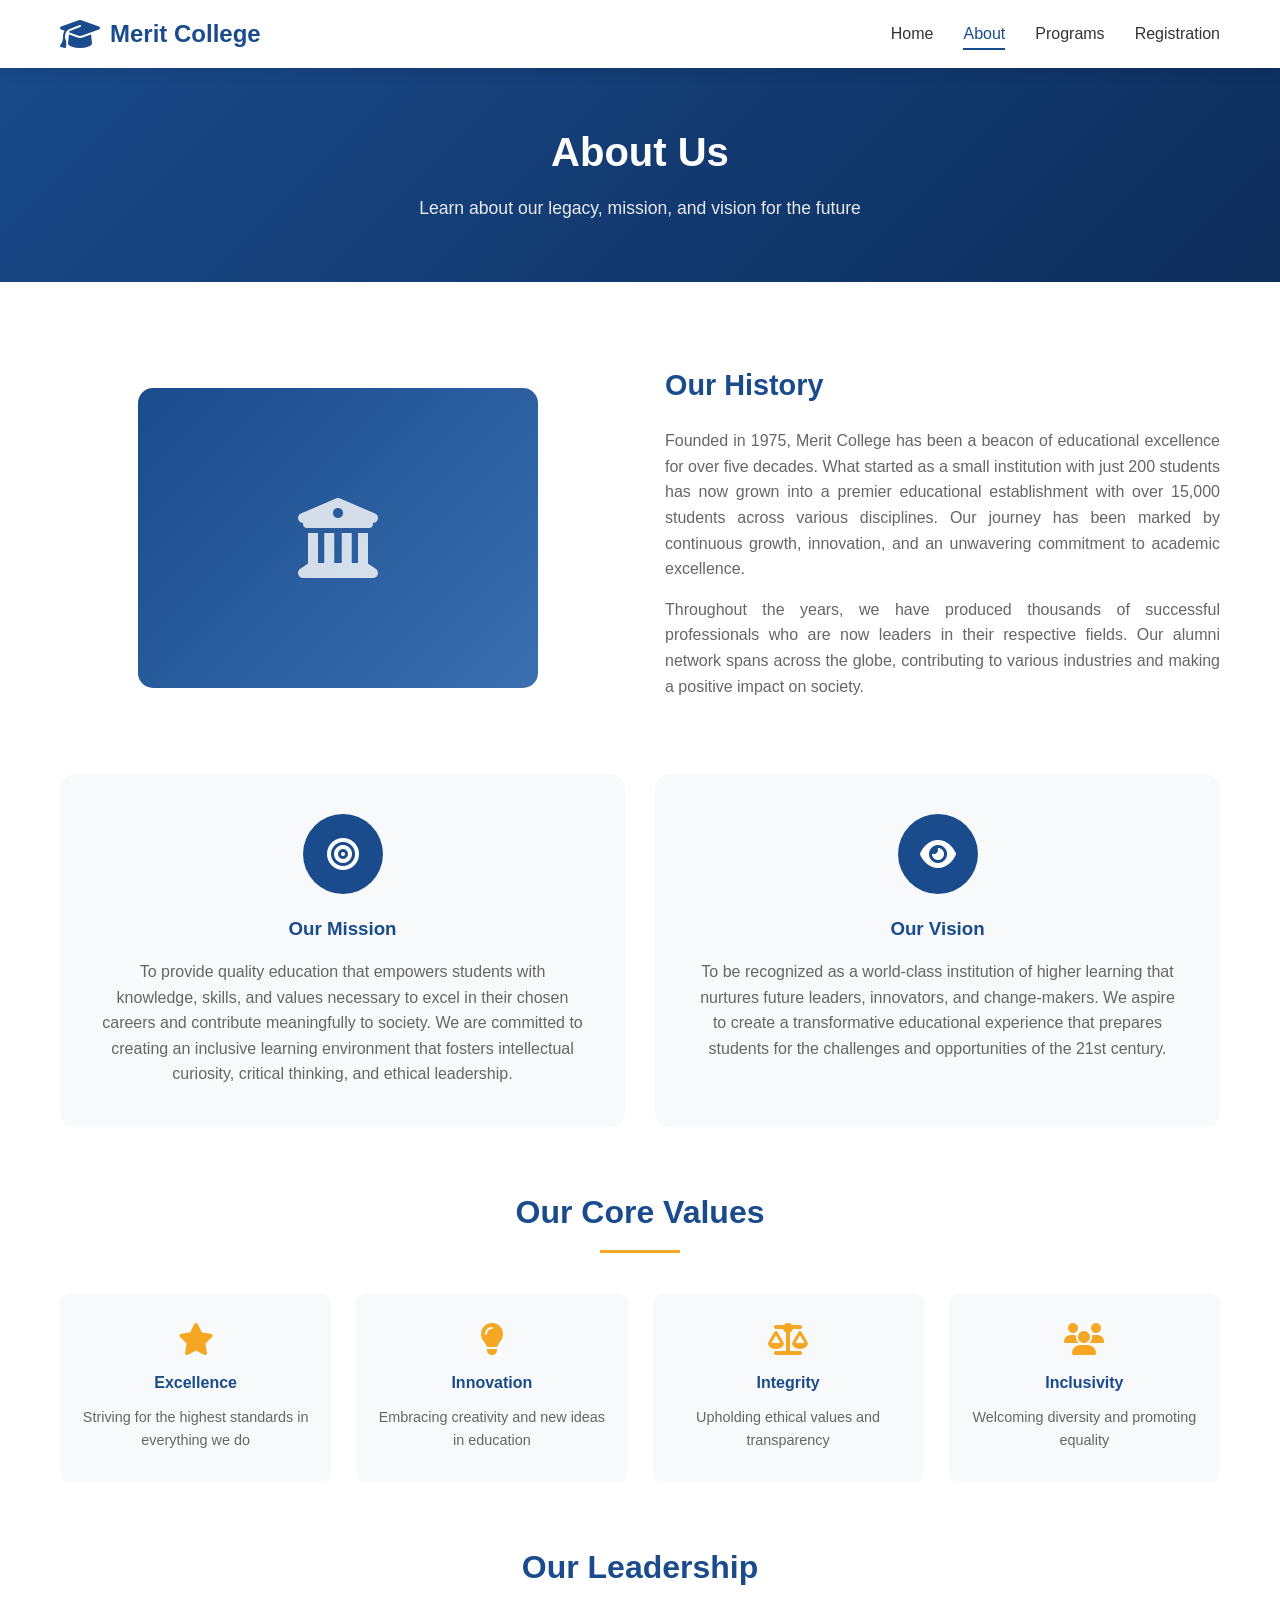
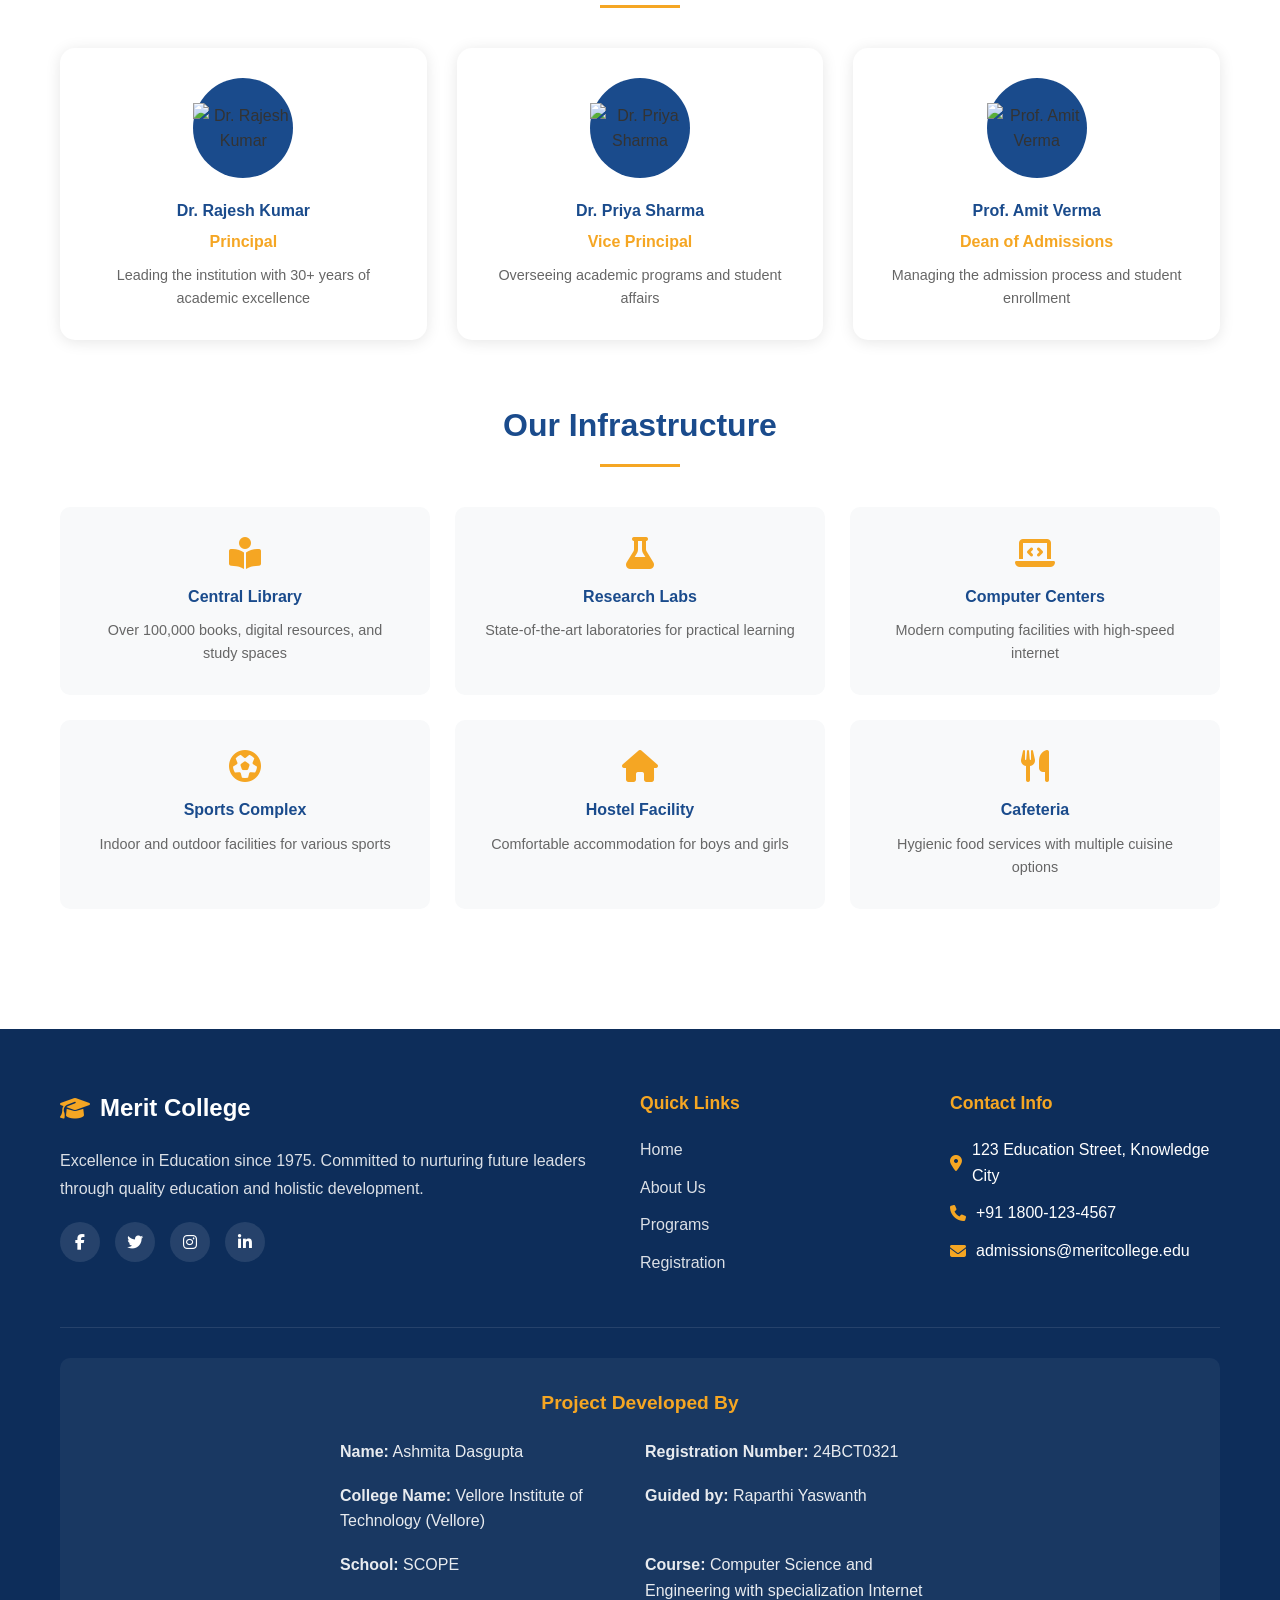
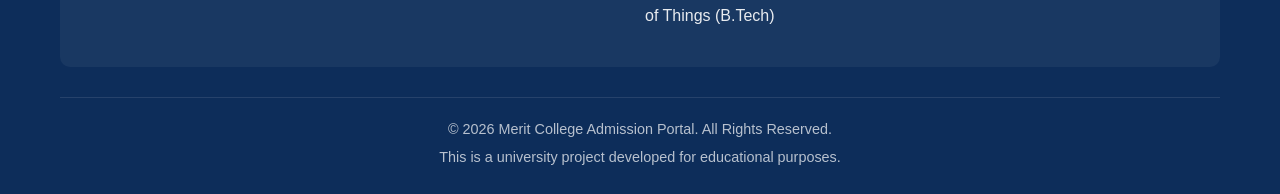
==== commit a7be2ab3: "Update about.html" ====
--- a/about.html
+++ b/about.html
@@ -99,30 +99,32 @@
             <div class="leadership-section">
                 <h2 class="section-title">Our Leadership</h2>
                 <div class="leaders-grid">
-                    <div class="leader-card">
-                        <div class="leader-image">
-                            <i class="fas fa-user-tie"></i>
-                        </div>
-                        <h4>Dr. Rajesh Kumar</h4>
-                        <p class="designation">Principal</p>
-                        <p class="leader-desc">Leading the institution with 30+ years of academic excellence</p>
-                    </div>
-                    <div class="leader-card">
-                        <div class="leader-image">
-                            <i class="fas fa-user-tie"></i>
-                        </div>
-                        <h4>Dr. Priya Sharma</h4>
-                        <p class="designation">Vice Principal</p>
-                        <p class="leader-desc">Overseeing academic programs and student affairs</p>
-                    </div>
-                    <div class="leader-card">
-                        <div class="leader-image">
-                            <i class="fas fa-user-tie"></i>
-                        </div>
-                        <h4>Prof. Amit Verma</h4>
-                        <p class="designation">Dean of Admissions</p>
-                        <p class="leader-desc">Managing the admission process and student enrollment</p>
-                    </div>
+                   <div class="leader-card">
+                    <div class="leader-image">
+                    <img src="images/principal.jpg" alt="Dr. Rajesh Kumar">
+                    </div>
+    <h4>Dr. Rajesh Kumar</h4>
+    <p class="designation">Principal</p>
+    <p class="leader-desc">Leading the institution with 30+ years of academic excellence</p>
+</div>
+
+<div class="leader-card">
+    <div class="leader-image">
+        <img src="images/vice-principal.jpg" alt="Dr. Priya Sharma">
+    </div>
+    <h4>Dr. Priya Sharma</h4>
+    <p class="designation">Vice Principal</p>
+    <p class="leader-desc">Overseeing academic programs and student affairs</p>
+</div>
+
+<div class="leader-card">
+    <div class="leader-image">
+        <img src="images/dean.jpg" alt="Prof. Amit Verma">
+    </div>
+    <h4>Prof. Amit Verma</h4>
+    <p class="designation">Dean of Admissions</p>
+    <p class="leader-desc">Managing the admission process and student enrollment</p>
+</div>
                 </div>
             </div>
 
